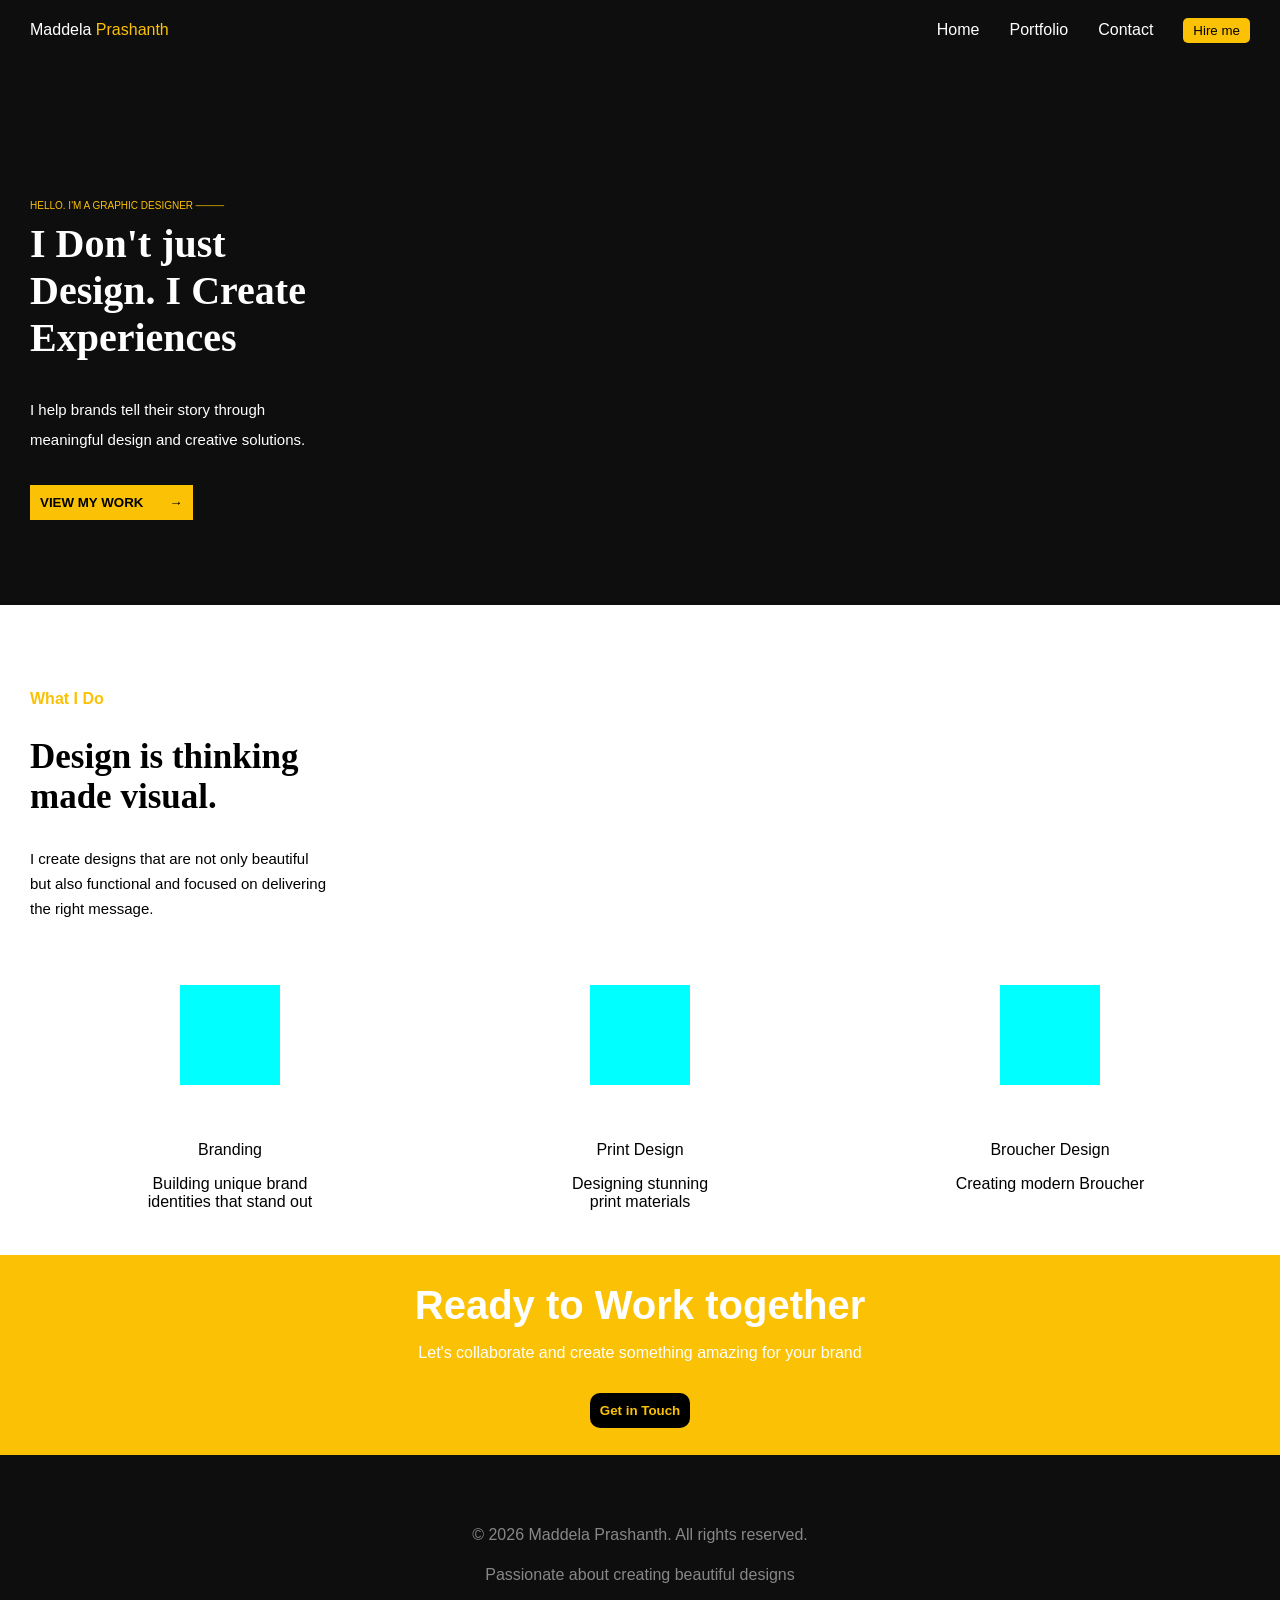
==== black&white posrtfolio/home-page.html @ 5d41c624 "black" ====
<!doctype html>
<html lang="en">
  <head>
    <meta charset="UTF-8" />
    <meta name="viewport" content="width=device-width, initial-scale=1.0" />
    <title>Black&white</title>

    <link rel="stylesheet" href="home-page.css" />
  </head>
  <body>
    <div class="top-bar">
      <p class="Maddela">Maddela <span class="Prashanth">Prashanth</span></p>
      <div class="navbar">
        <a href="">Home</a>
        <a href="">Portfolio</a>
        <a href="">Contact</a>
        <a href=""><button class="btn-Hire-me">Hire me</button></a>
      </div>
    </div>

    <section>
      <div class="section-1">
        <div>
          <p class="Hello">HELLO. I'M A GRAPHIC DESIGNER ────</p>
          <h1>
            I Don't just <br />
            Design. I Create <br />Experiences
          </h1>

          <p class="meaningful">
            I help brands tell their story through <br />
            meaningful design and creative solutions.
          </p>
          <a href="">
            <button class="btn-VIEW-MY-WORK">
              VIEW MY WORK &nbsp;&nbsp;&nbsp;&nbsp;&nbsp; →
            </button>
          </a>
        </div>
      </div>
    </section>

    <section>
      <div class="section-2">
        <div>
          <p class="What-I-Do">What I Do</p>
          <h2>
            Design is thinking <br />
            made visual.
          </h2>
          <p class="beautiful">
            I create designs that are not only beautiful <br />
            but also functional and focused on delivering <br />the right
            message.
          </p>
        </div>
      </div>
    </section>

    <section>
      <div class="grid-container">
        <div class="box">
          <div class="sub-box-1"></div>
          <div class="sub-box-text-1"><p>Branding</p>
        <p>Building unique brand <br>identities that stand out </p></div>
        </div>
        <div class="box">
          <div class="sub-box-2"></div>
          <div class="sub-box-text-2"><p>Print Design</p>
        <p>Designing stunning <br> print materials </p></div>
        </div>
        
        <div class="box">
          <div class="sub-box-3"></div>
          <div class="sub-box-text-3"><p>Broucher Design</p>
        <p>Creating modern Broucher </p></div>
        </div>
        </div>
      </div>
      </div>
    </section>

    <section>
        <div class="Ready-to-Work"><p class="Ready">Ready to Work together</p>
        <p>Let's collaborate and create something amazing for your brand</p>
    <a href=""><button class="btn-Get-in-Touch">Get in Touch</button></a></div>
        
    </section>

<section>
    <footer>
        
        <p class="Copyright">© 2026 Maddela Prashanth. All rights reserved. <br>
Passionate about creating beautiful designs</p>
        
    </footer>
</section>

  </body>
</html>
---- black&white posrtfolio/home-page.css ----
body {
  margin: 0px;
  padding: 0px;
  box-sizing: border-box;
  font-family: Verdana, Geneva, Tahoma, sans-serif;
  background-color: #0e0e0e;
  color: #fbc104;
}

.top-bar {
    position: sticky;
    top: 0px;
  display: flex;
  align-items: center;
  justify-content: space-between;
  padding: 5px 30px 0px 30px;
  background-color: #0e0e0e;
}

.Maddela {
  color: white;
}

.Prashanth {
  color: #fbc104;
}

.navbar {
  display: flex;
  align-items: center;
  gap: 30px;
}

a {
  color: white;
  text-decoration: none;
}

.btn-Hire-me {
  background-color: #fbc104;
  padding: 5px 10px 5px 10px;
  border-radius: 5px;
  border: 0px;
}

.section-1 {
  display: flex;
  align-items: center;
  margin: 50px 0px 0px 30px;
  height: 500px;
}

.Hello {
  color: #fbc104;
  font-size: 10px;
}

h1 {
  font-family: Times, "Times New Roman", serif;
  font-size: 40px;
  color: white;

  margin-top: -1px;
}

.meaningful {
  color: white;
  font-size: 15px;
  line-height: 30px;
}

.btn-VIEW-MY-WORK {
  margin: 15px 0px 0px 0px;
  background-color: #fbc104;
  padding: 10px 10px 10px 10px;
  /* border-radius: 10px; */
  border: 0px;
  font-weight: 600;
}

.section-2 {
  display: flex;
  align-items: center;
  padding: 50px 0px 0px 30px;
  height: 300px;
  color: black;
  background-color: white;
}

.What-I-Do {
  color: #fbc104;
  font-weight: 600;
}

h2 {
  font-family: Times, "Times New Roman", serif;
  font-size: 35px;
}

.beautiful {
  font-size: 15px;
  line-height: 25px;
}

.grid-container {
  display: grid;
  grid-template-columns: repeat(3, 1fr);
  background-color: rgb(255, 255, 255);
  padding: 0px 30px 0px 30px;
  gap: 10px;
  height: 300px;
}

.box {
  display: flex;
  justify-content: center;
  gap: 40px;
  align-items: center;
  flex-direction:column;
  /* padding: 50px 0px 0px 0px; */
  /* background-color: #fbc104; */
  color: rgb(255, 255, 255);
}

.sub-box-1 {
  background-color: aqua;
  height: 100px;
  width: 100px;
}

.sub-box-text-1 {
    color: black;
    text-align: center;
     /* background-color: aqua; */
     height: 100px;
}

.sub-box-2 {
  background-color: aqua;
  height: 100px;
  width: 100px;
}

.sub-box-text-2 {
    color: black;
    text-align: center;
     /* background-color: aqua; */
     height: 100px;
}

.sub-box-3 {
  background-color: aqua;
  height: 100px;
  width: 100px;
}

.sub-box-text-3 {
    color: black;
    text-align: center;
     /* background-color: aqua; */
     height: 100px;
}

.Ready-to-Work {
    display: flex;
    flex-direction: column;
    justify-content: center;
    align-items: center;
    height: 200px;
    background-color: #fbc104;
    color: white;
}

.Ready {
    margin: 0px;
    font-size: 40px;
    font-weight: 600;
}

.btn-Get-in-Touch {
  margin: 15px 0px 0px 0px;
  background-color: black;
  color: #fbc104;
  padding: 10px 10px 10px 10px;
  border-radius: 10px;
  border: 0px;
  font-weight: 600;
}

footer {
   
    line-height: 40px;
    color: white;
    display: flex;
    align-items: center;
    text-align: center;
    justify-content: center;
    height: 200px;
}


.Copyright {
 opacity: 0.5;
}
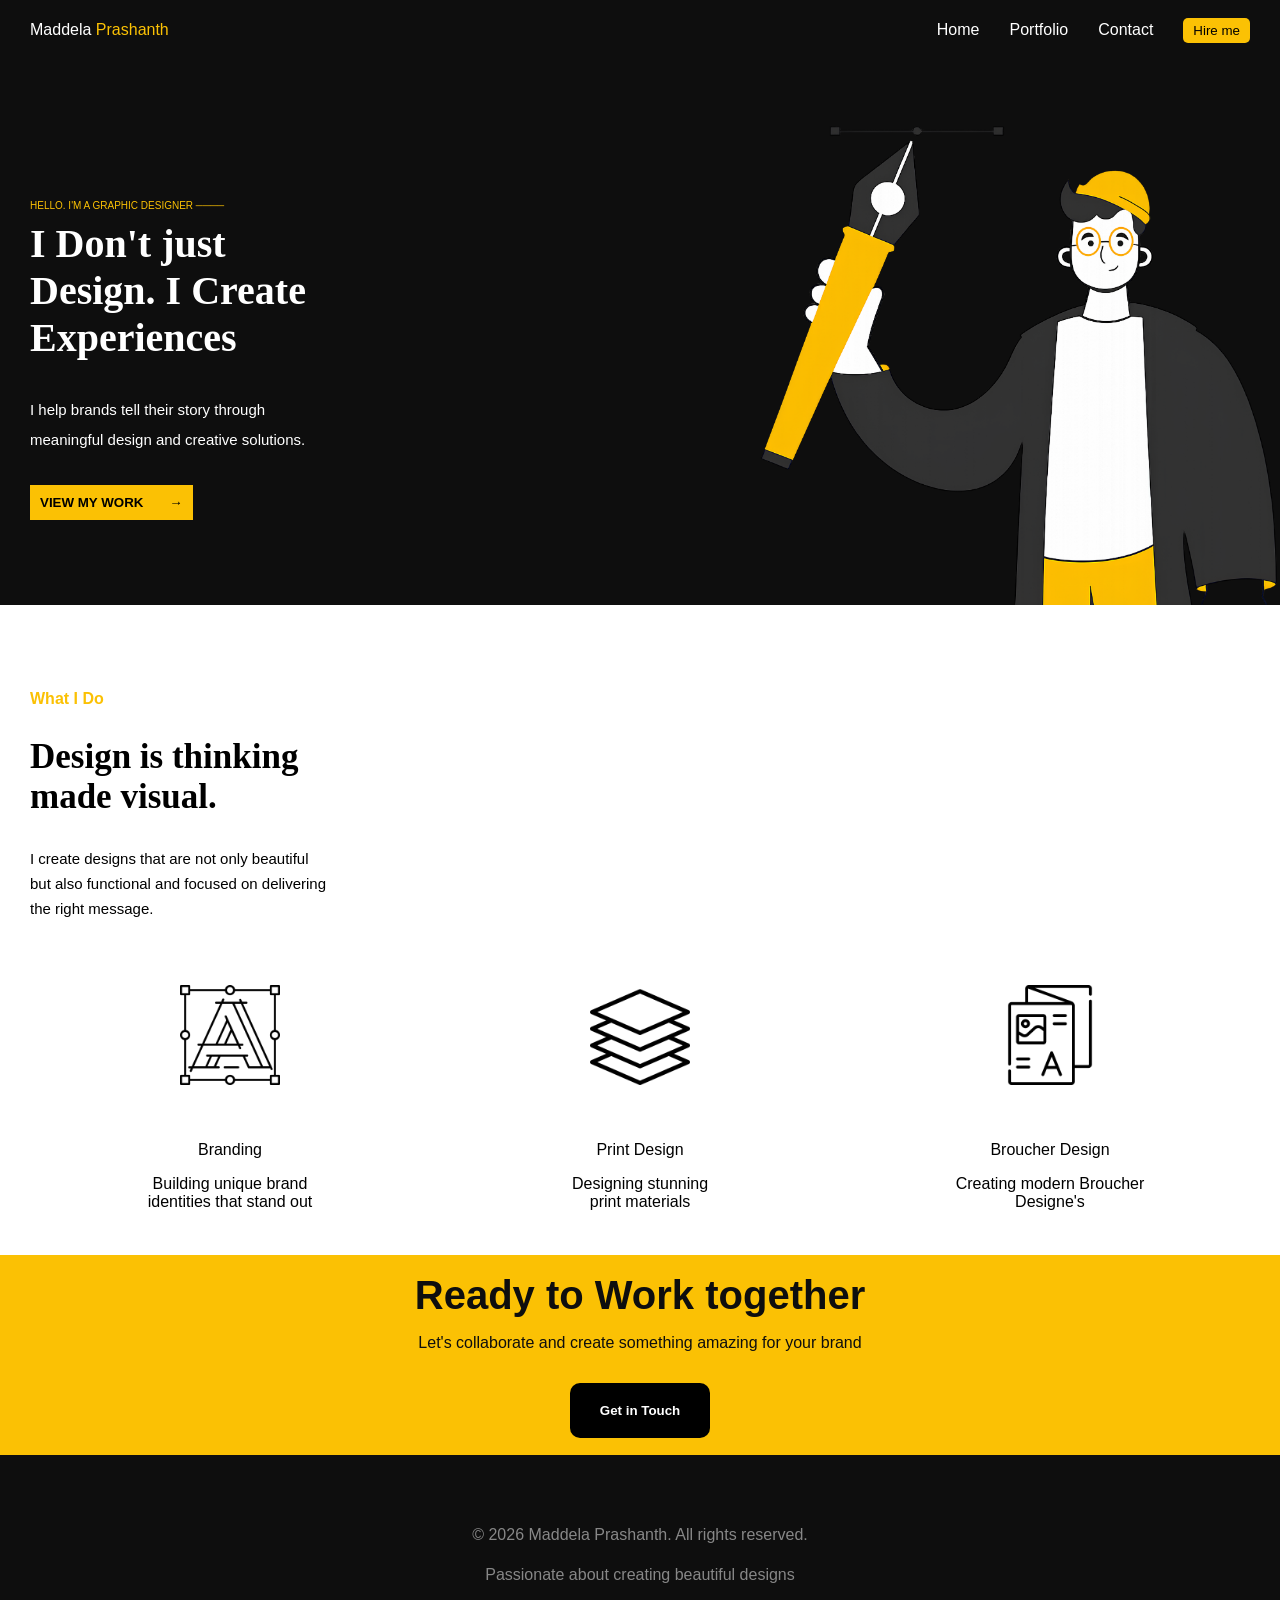
==== commit 14a475a3: "updated" ====
--- a/black&white posrtfolio/home-page.html
+++ b/black&white posrtfolio/home-page.html
@@ -73,7 +73,7 @@
         <div class="box">
           <div class="sub-box-3"></div>
           <div class="sub-box-text-3"><p>Broucher Design</p>
-        <p>Creating modern Broucher </p></div>
+        <p>Creating modern Broucher <br> Designe's</p></div>
         </div>
         </div>
       </div>
@@ -82,7 +82,7 @@
 
     <section>
         <div class="Ready-to-Work"><p class="Ready">Ready to Work together</p>
-        <p>Let's collaborate and create something amazing for your brand</p>
+        <p class="collaborate">Let's collaborate and create something amazing for your brand</p>
     <a href=""><button class="btn-Get-in-Touch">Get in Touch</button></a></div>
         
     </section>
--- a/black&white posrtfolio/home-page.css
+++ b/black&white posrtfolio/home-page.css
@@ -48,6 +48,10 @@
   align-items: center;
   margin: 50px 0px 0px 30px;
   height: 500px;
+    background-image: url("images-img/Male\ Character\ Vector\ Illustration.png");
+background-size: contain;
+background-position: right;
+background-repeat: no-repeat;
 }
 
 .Hello {
@@ -123,7 +127,10 @@
 }
 
 .sub-box-1 {
-  background-color: aqua;
+  background-image: url("images-img/Branding.png");
+  background-position: center;
+  background-size: contain;
+  /* background-color: aqua; */
   height: 100px;
   width: 100px;
 }
@@ -136,7 +143,10 @@
 }
 
 .sub-box-2 {
-  background-color: aqua;
+    background-image: url("images-img/Print\ Design.png");
+  background-position: center;
+  background-size: contain;
+  /* background-color: aqua; */
   height: 100px;
   width: 100px;
 }
@@ -149,7 +159,10 @@
 }
 
 .sub-box-3 {
-  background-color: aqua;
+      background-image: url("images-img/brochure.png");
+  background-position: center;
+  background-size: contain;
+  /* background-color: aqua; */
   height: 100px;
   width: 100px;
 }
@@ -172,16 +185,21 @@
 }
 
 .Ready {
+  color: #0e0e0e;
     margin: 0px;
     font-size: 40px;
     font-weight: 600;
 }
 
+.collaborate {
+  color: #0e0e0e;
+}
+
 .btn-Get-in-Touch {
   margin: 15px 0px 0px 0px;
   background-color: black;
-  color: #fbc104;
-  padding: 10px 10px 10px 10px;
+  color: #ffffff;
+  padding: 20px 30px 20px 30px;
   border-radius: 10px;
   border: 0px;
   font-weight: 600;
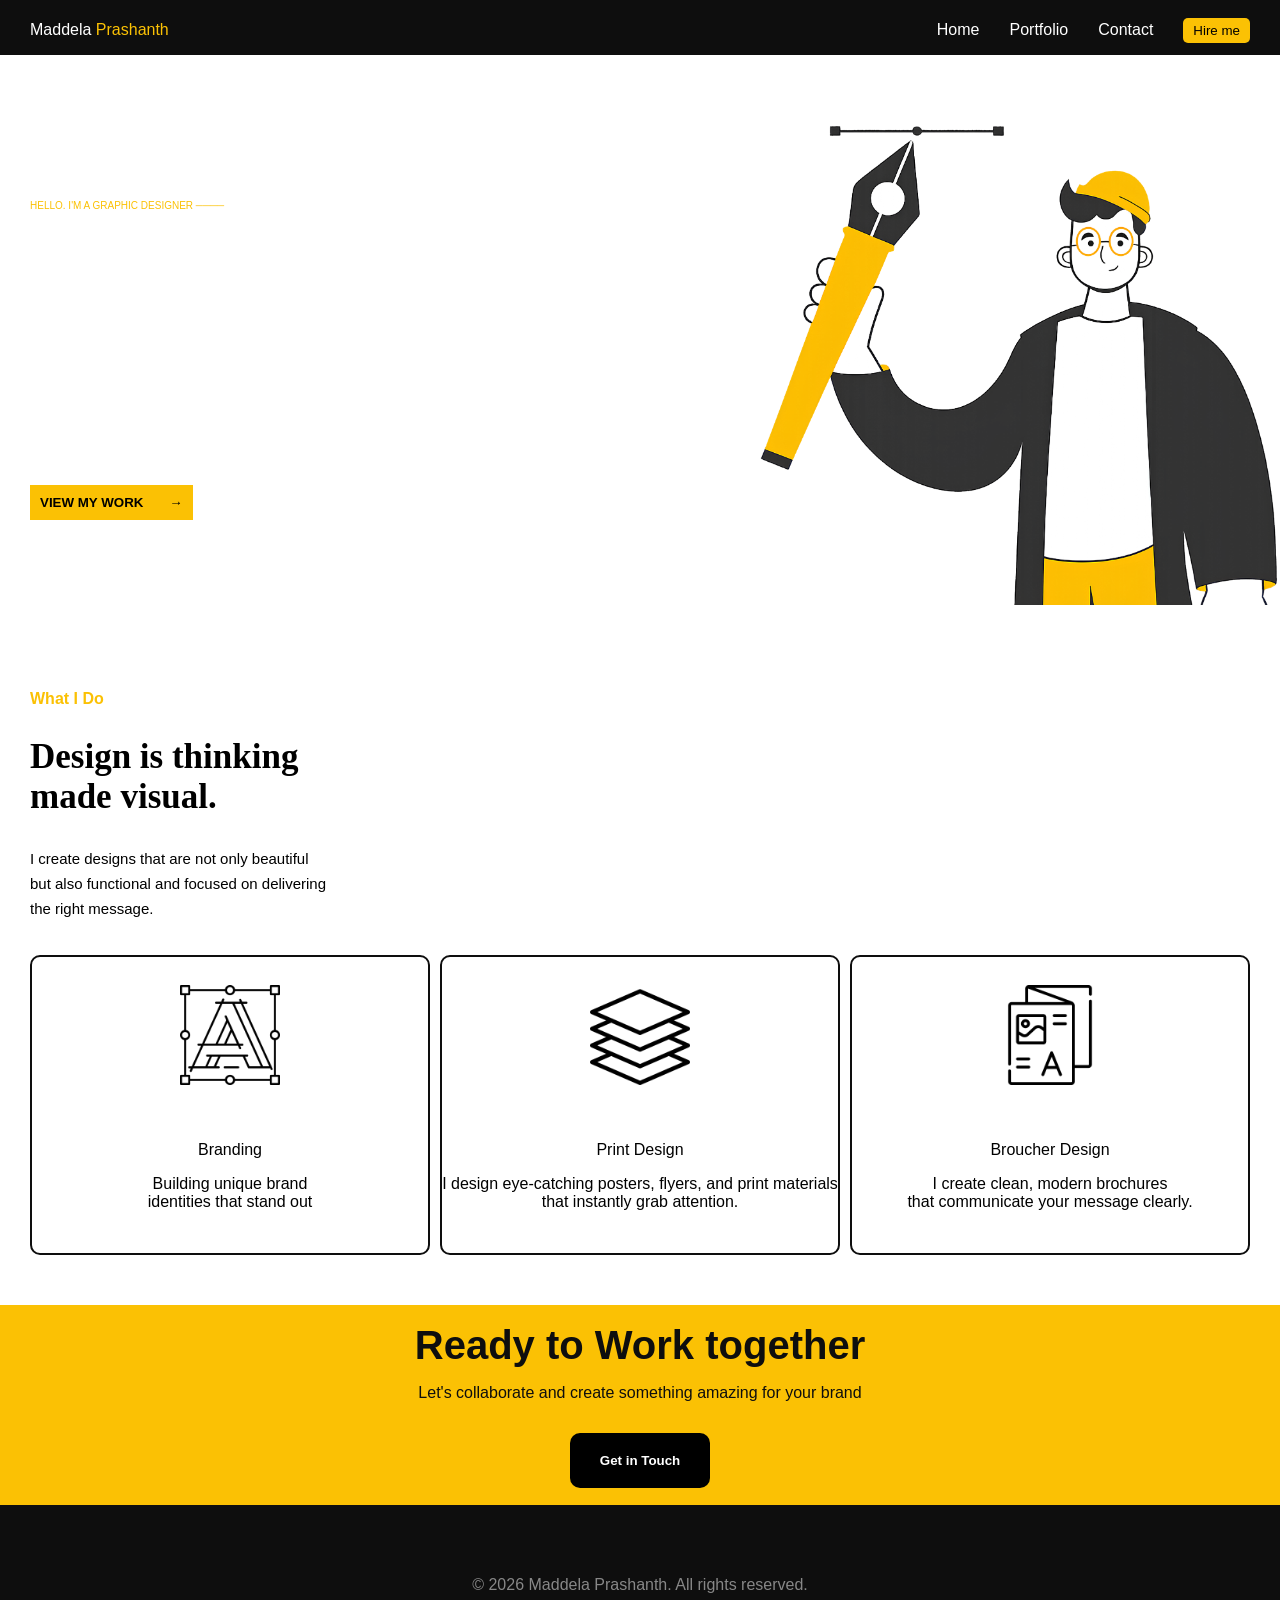
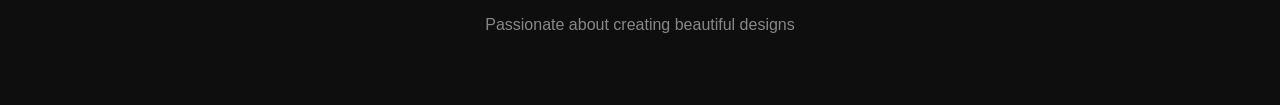
==== commit 5bd81cd0: "updated" ====
--- a/black&white posrtfolio/home-page.html
+++ b/black&white posrtfolio/home-page.html
@@ -67,13 +67,14 @@
         <div class="box">
           <div class="sub-box-2"></div>
           <div class="sub-box-text-2"><p>Print Design</p>
-        <p>Designing stunning <br> print materials </p></div>
+        <p>I design eye-catching posters, flyers, and print materials that instantly grab attention. </p></div>
         </div>
         
         <div class="box">
           <div class="sub-box-3"></div>
           <div class="sub-box-text-3"><p>Broucher Design</p>
-        <p>Creating modern Broucher <br> Designe's</p></div>
+        <p>I create clean, modern brochures <br> that communicate your message clearly. <br> 
+          </p></div>
         </div>
         </div>
       </div>
--- a/black&white posrtfolio/home-page.css
+++ b/black&white posrtfolio/home-page.css
@@ -3,7 +3,7 @@
   padding: 0px;
   box-sizing: border-box;
   font-family: Verdana, Geneva, Tahoma, sans-serif;
-  background-color: #0e0e0e;
+  /* background-color: #0e0e0e; */
   color: #fbc104;
 }
 
@@ -113,9 +113,12 @@
   padding: 0px 30px 0px 30px;
   gap: 10px;
   height: 300px;
+  margin-bottom: 50px;
 }
 
 .box {
+  border-radius: 10px;
+  border: 2px solid #0e0e0e;
   display: flex;
   justify-content: center;
   gap: 40px;
@@ -206,7 +209,7 @@
 }
 
 footer {
-   
+   background-color: #0e0e0e;
     line-height: 40px;
     color: white;
     display: flex;
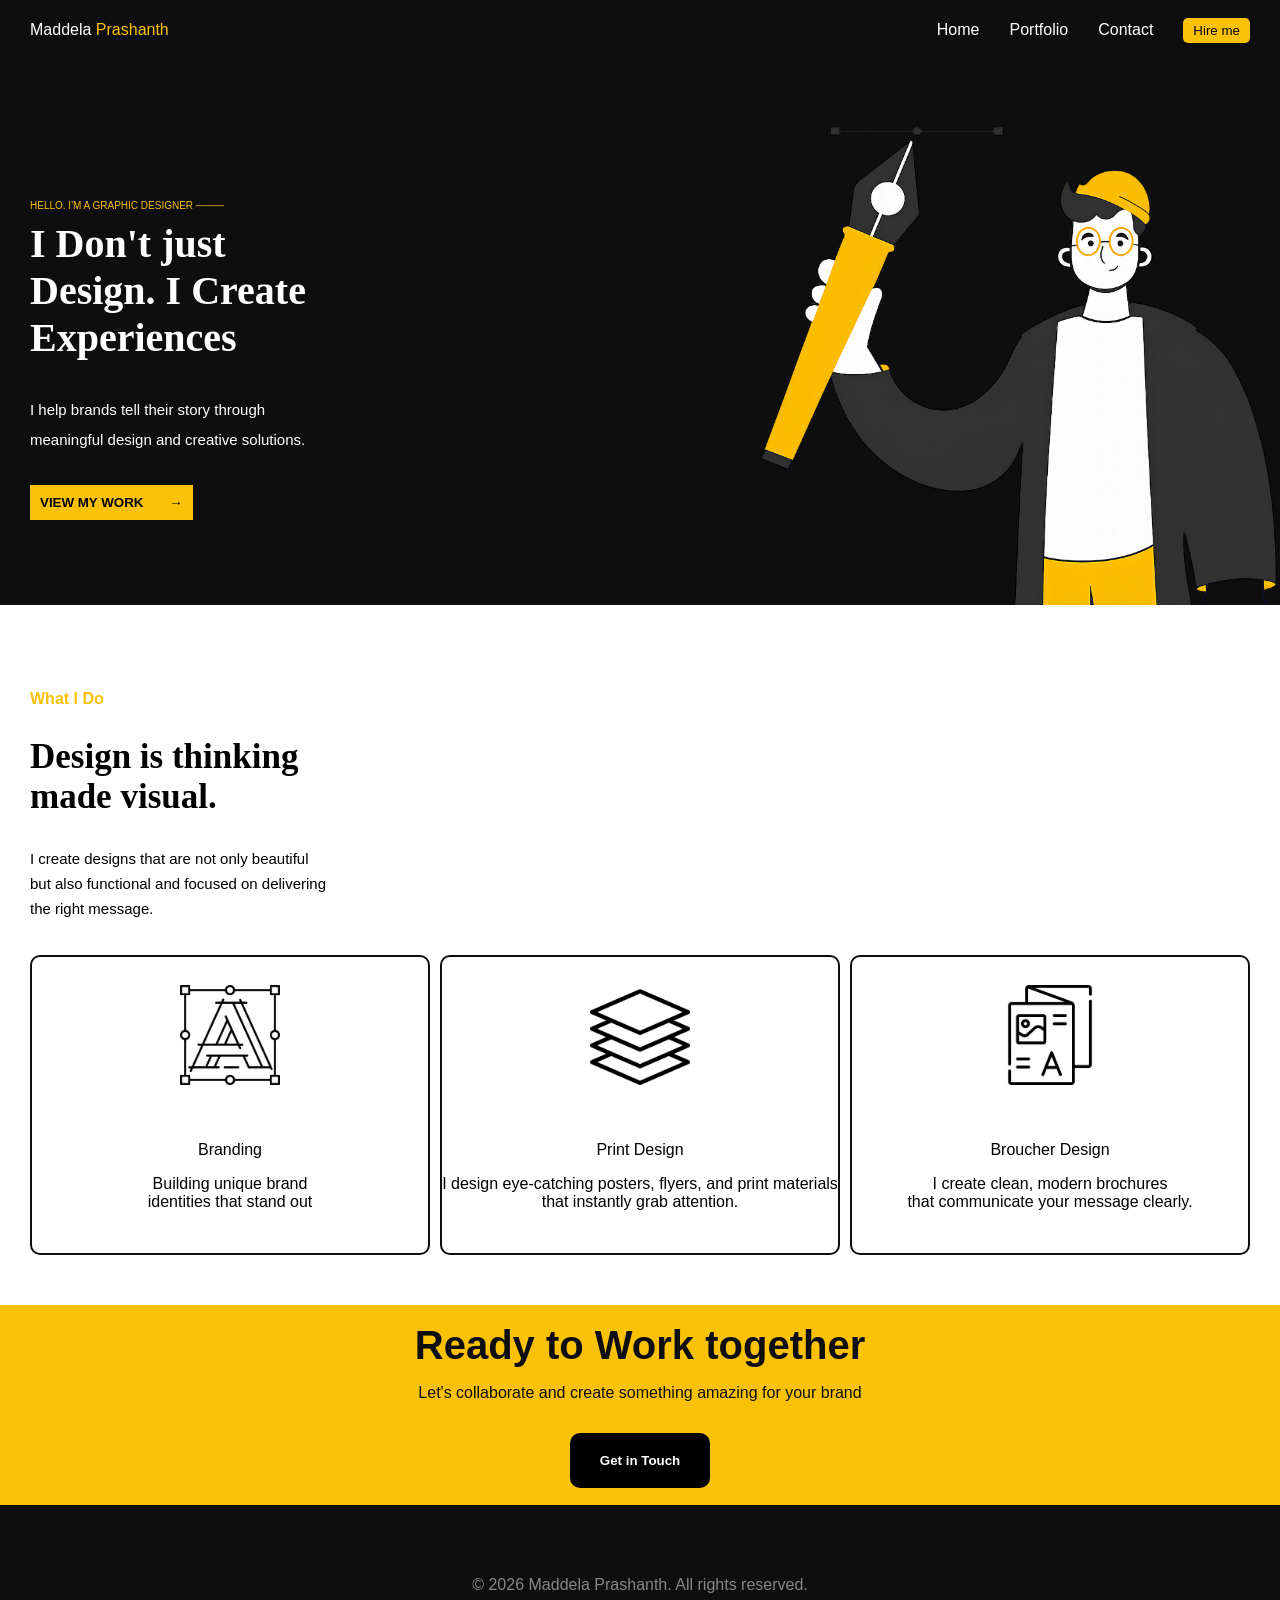
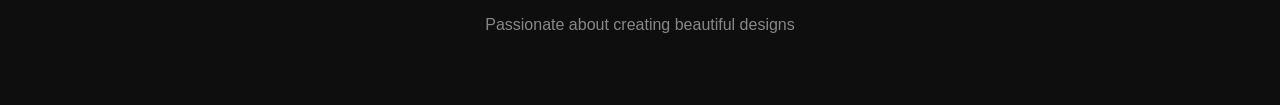
==== commit dccd087b: "updated" ====
--- a/black&white posrtfolio/home-page.html
+++ b/black&white posrtfolio/home-page.html
@@ -8,6 +8,9 @@
     <link rel="stylesheet" href="home-page.css" />
   </head>
   <body>
+
+<div class="black">
+
     <div class="top-bar">
       <p class="Maddela">Maddela <span class="Prashanth">Prashanth</span></p>
       <div class="navbar">
@@ -39,6 +42,8 @@
         </div>
       </div>
     </section>
+
+</div>
 
     <section>
       <div class="section-2">
--- a/black&white posrtfolio/home-page.css
+++ b/black&white posrtfolio/home-page.css
@@ -7,6 +7,10 @@
   color: #fbc104;
 }
 
+.black { 
+  background-color: #0e0e0e;
+}
+
 .top-bar {
     position: sticky;
     top: 0px;
@@ -44,9 +48,11 @@
 }
 
 .section-1 {
-  display: flex;
-  align-items: center;
-  margin: 50px 0px 0px 30px;
+  background-color: #0e0e0e;
+  display: flex;
+  align-items: center;
+  margin: 50px 0px 0px 0px;
+  padding:0px 0px 0px 30px ;
   height: 500px;
     background-image: url("images-img/Male\ Character\ Vector\ Illustration.png");
 background-size: contain;
